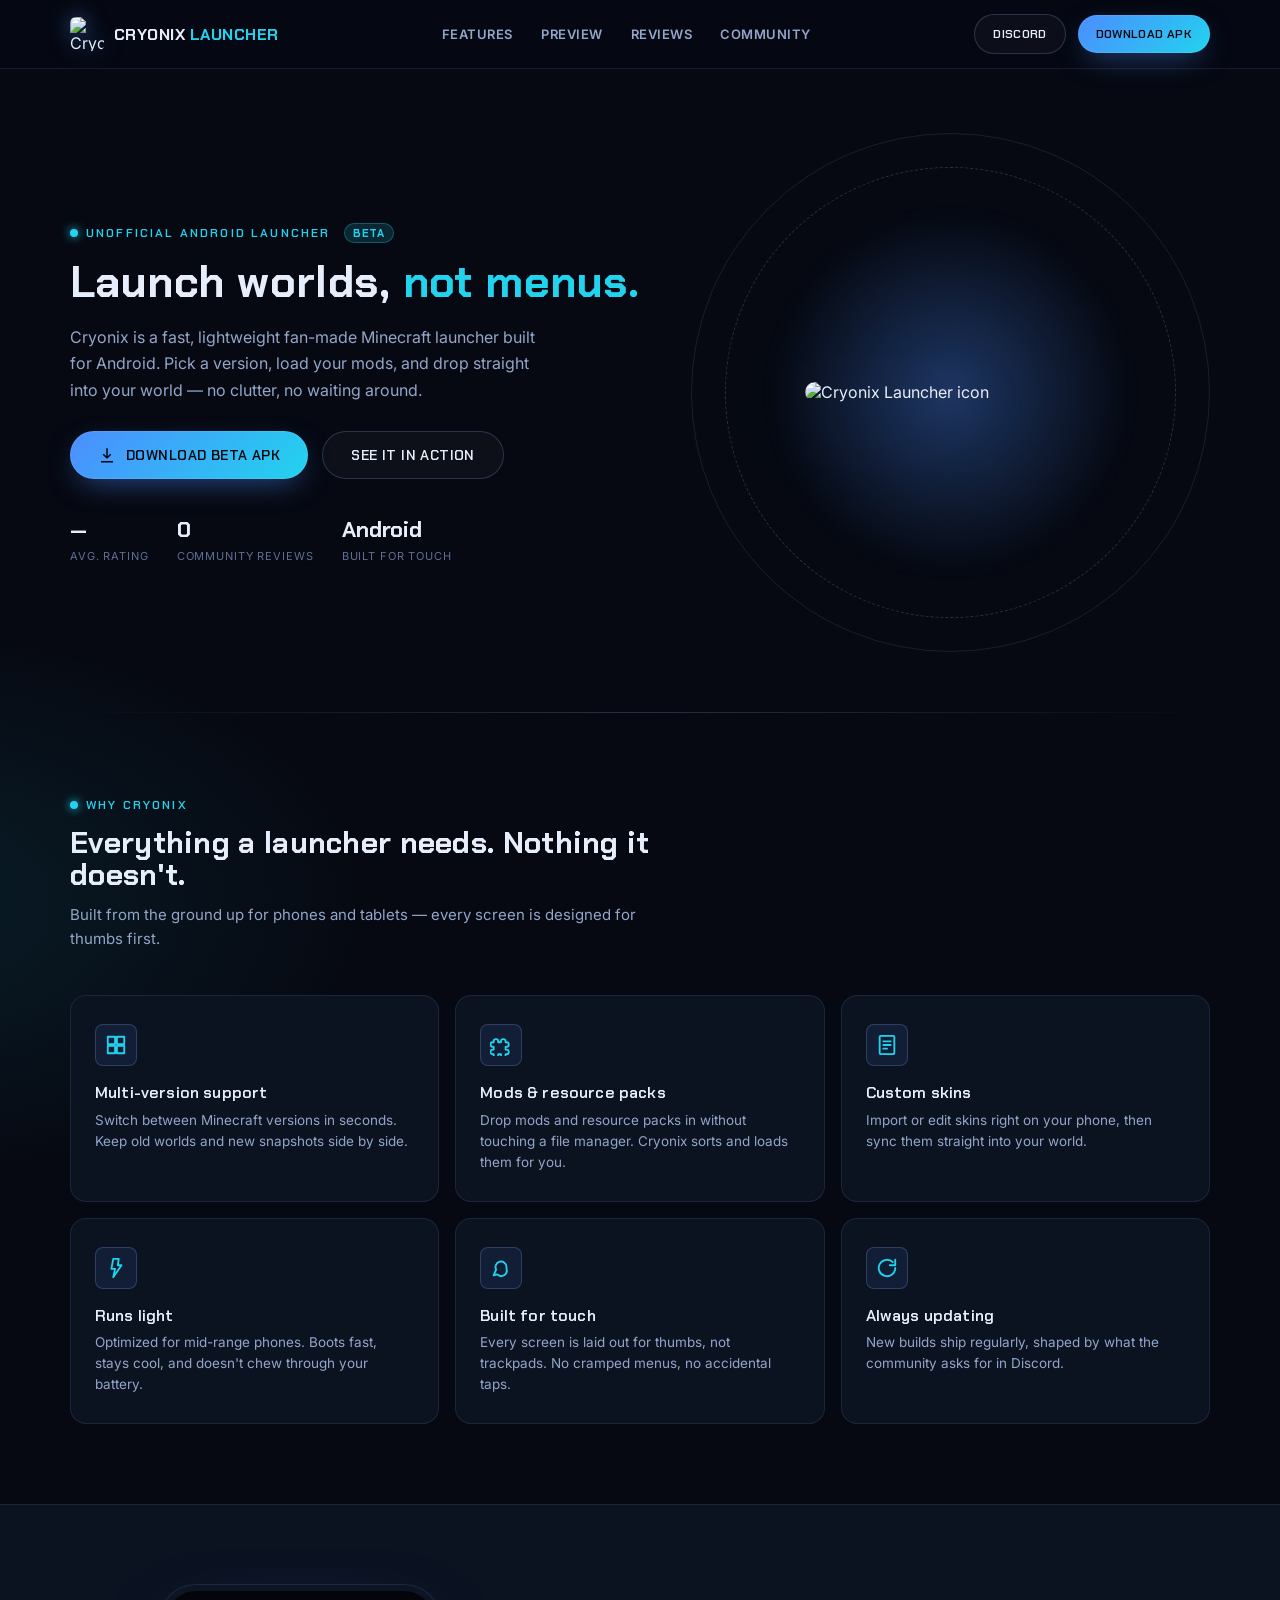
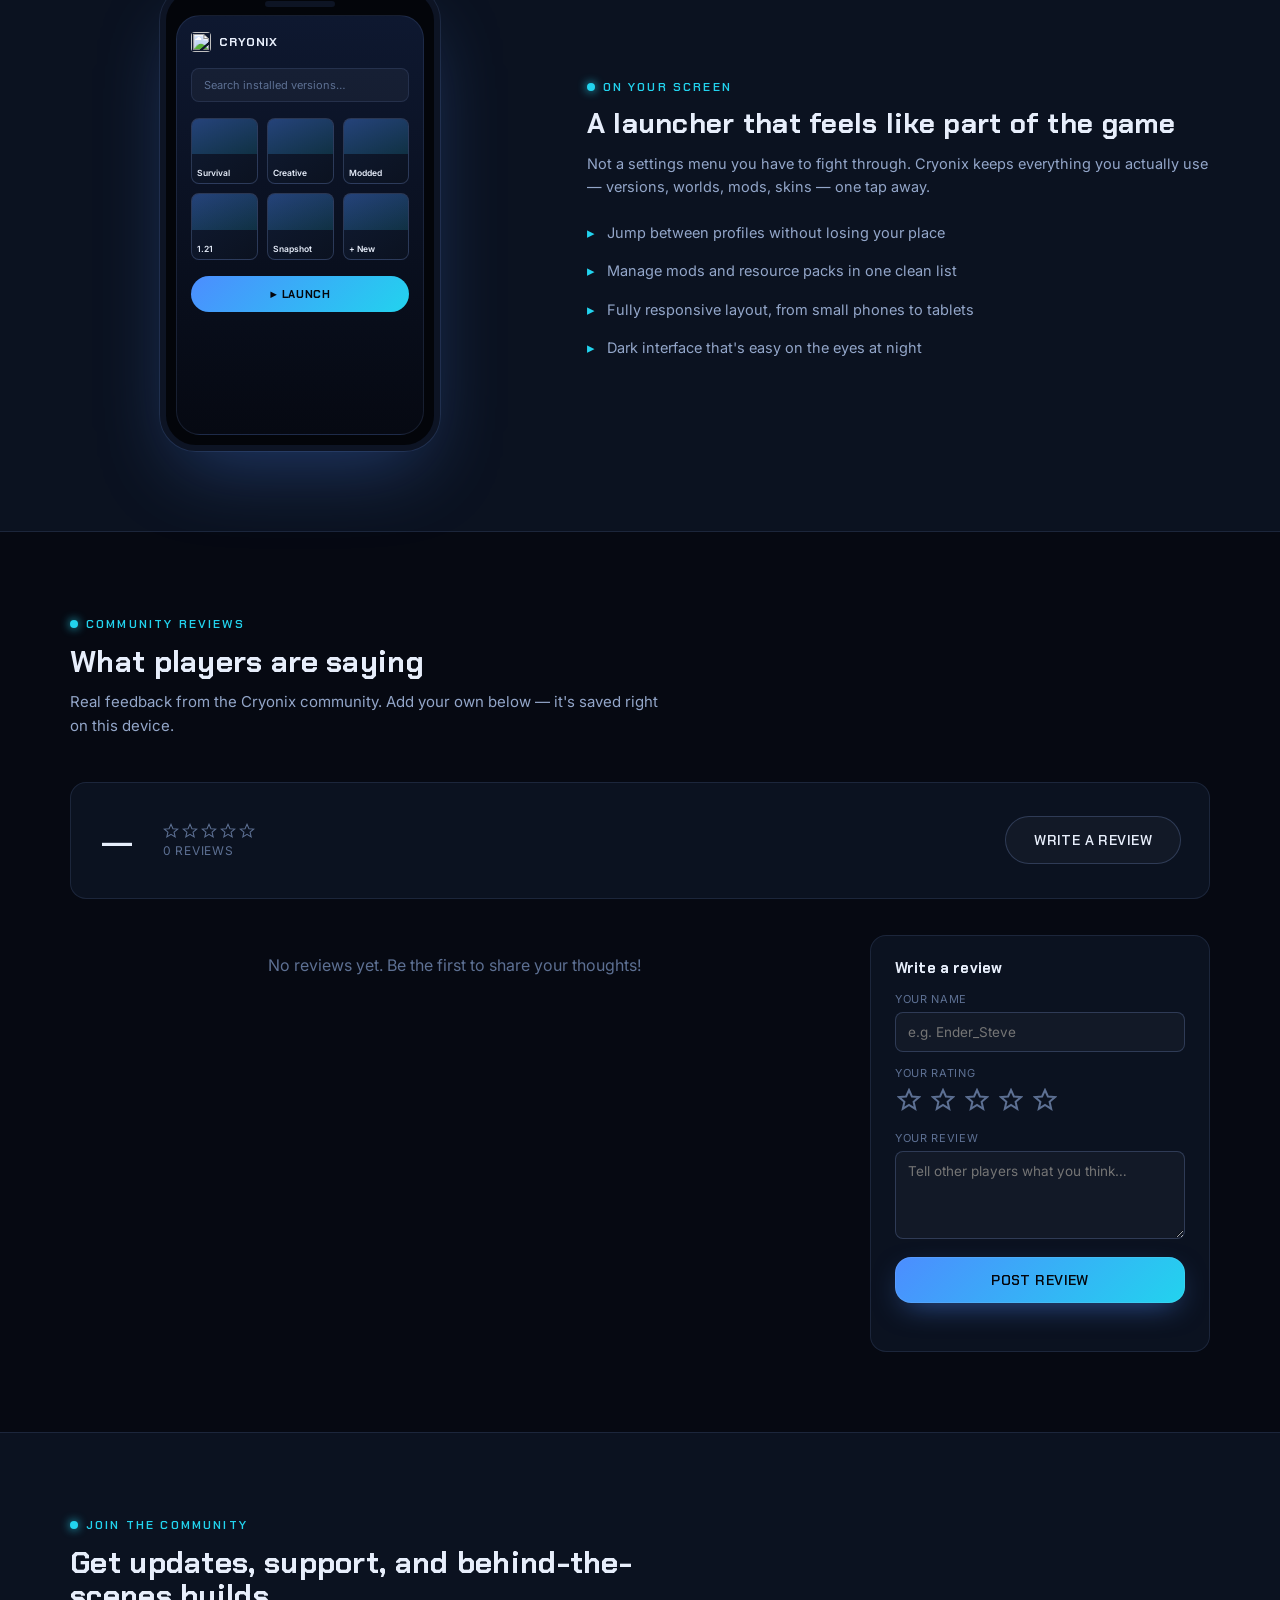
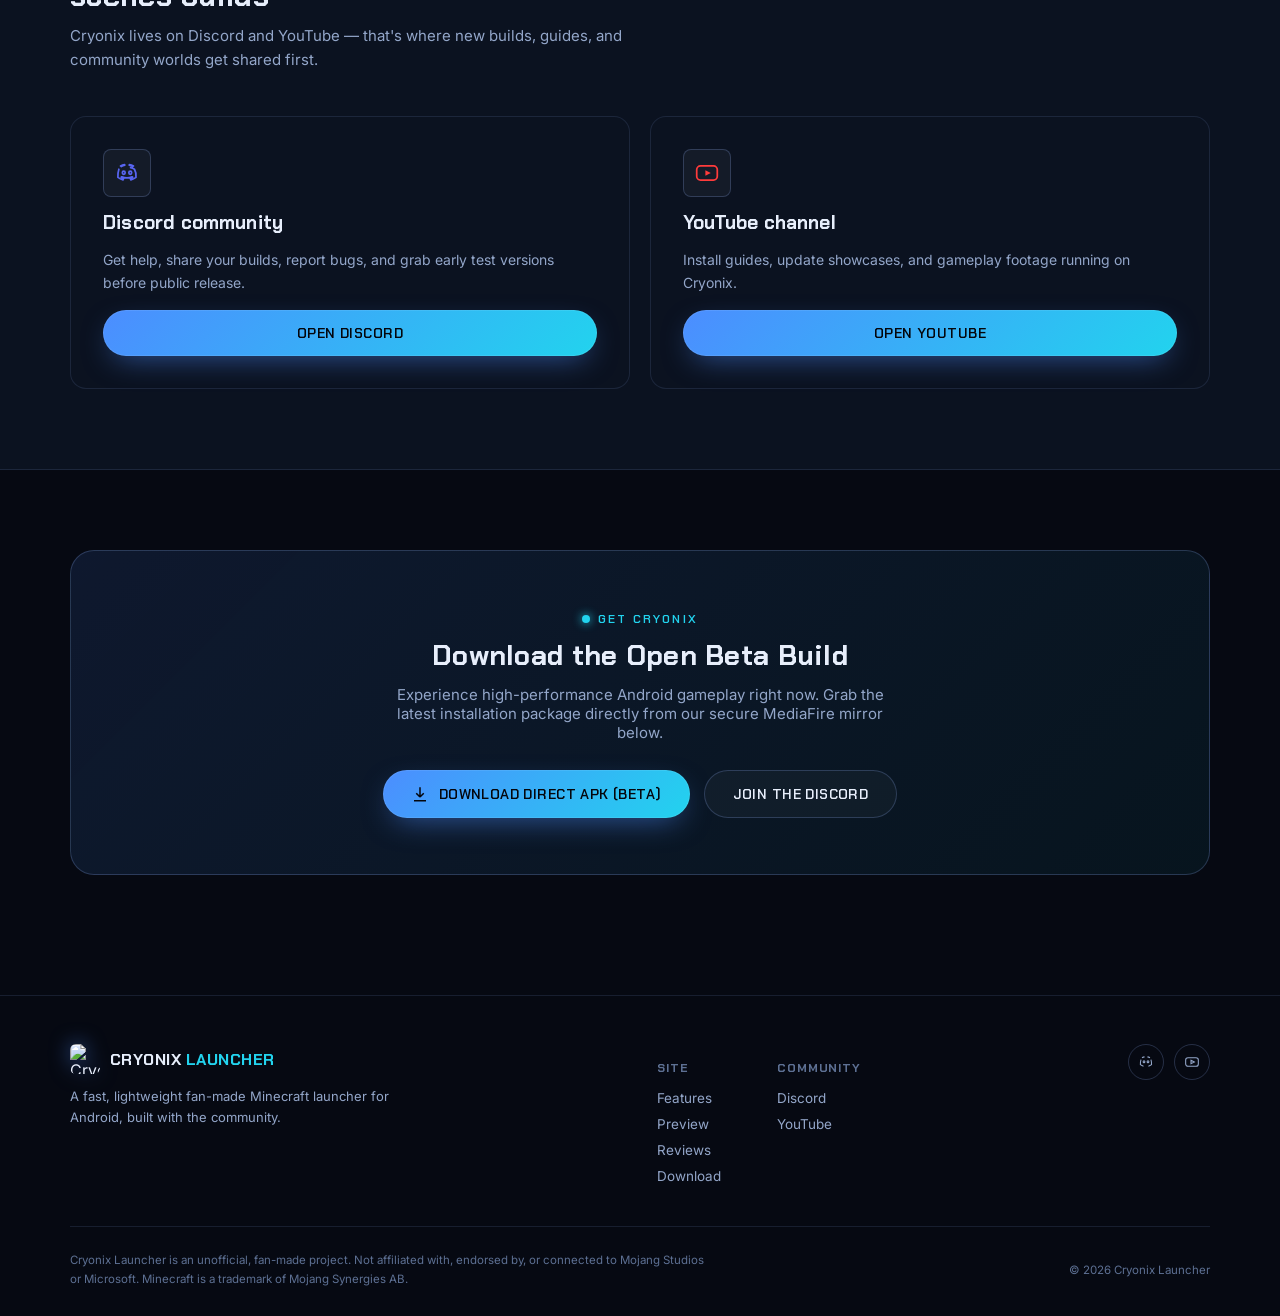
==== cryonix-launcher-clean.html @ a3f59682 "Add files via upload" ====
<!DOCTYPE html>
<html lang="en">
<head>
<meta charset="UTF-8">
<meta name="viewport" content="width=device-width, initial-scale=1, viewport-fit=cover">
<title>Cryonix Launcher — Minecraft Launcher for Android</title>
<meta name="description" content="Cryonix Launcher is a fast, lightweight fan-made Minecraft launcher for Android. Multi-version support, mods, custom skins, built for touch.">
<meta name="theme-color" content="#060912">
<link rel="icon" type="image/png" href="https://raw.githubusercontent.com/hollowlauncher/Crynoix_website/main/20260703_210052.png">
<link rel="apple-touch-icon" href="https://raw.githubusercontent.com/hollowlauncher/Crynoix_website/main/20260703_210052.png">
<link rel="preconnect" href="https://fonts.googleapis.com">
<link rel="preconnect" href="https://fonts.gstatic.com" crossorigin>
<link href="https://fonts.googleapis.com/css2?family=Chakra+Petch:wght=500;600;700&family=Inter:wght=400;500;600;700&display=swap" rel="stylesheet">
<style>
:root{--bg:#060912;--bg-panel:#0B1220;--bg-panel-2:#101B33;--bg-panel-3:#0E1830;--line:rgba(150,180,255,0.12);--line-strong:rgba(150,180,255,0.22);--accent:#4C8DFF;--accent-2:#22D3EE;--accent-warm:#FFB454;--text:#E7EEFB;--text-dim:#93A6C9;--text-dimmer:#5D7093;--radius:16px;--radius-sm:8px;--radius-lg:24px;--font-display:'Chakra Petch',sans-serif;--font-body:'Inter',sans-serif;--maxw:1180px}
*{box-sizing:border-box}
html{scroll-behavior:smooth}
body{margin:0;background:radial-gradient(1100px 600px at 85% -10%,rgba(76,141,255,0.16),transparent 60%),radial-gradient(900px 500px at -10% 20%,rgba(34,211,238,0.10),transparent 55%),var(--bg);color:var(--text);font-family:var(--font-body);-webkit-font-smoothing:antialiased;overflow-x:hidden}
img{max-width:100%;display:block}
a{color:inherit;text-decoration:none}
ul{list-style:none;margin:0;padding:0}
h1,h2,h3{font-family:var(--font-display);margin:0;line-height:1.08;letter-spacing:.01em}
p{margin:0;color:var(--text-dim)}
section{position:relative}
.wrap{max-width:var(--maxw);margin:0 auto;padding:0 20px}
.eyebrow{display:inline-flex;align-items:center;gap:8px;font-family:var(--font-display);font-size:12px;font-weight:600;letter-spacing:.18em;text-transform:uppercase;color:var(--accent-2)}
.eyebrow::before{content:"";width:8px;height:8px;background:var(--accent-2);border-radius:50%;box-shadow:0 0 10px var(--accent-2)}
.badge-beta{background:rgba(34,211,238,0.15);color:var(--accent-2);border:1px solid rgba(34,211,238,0.3);padding:2px 8px;font-size:11px;font-weight:700;border-radius:20px;text-transform:uppercase;letter-spacing:.05em;margin-left:6px;vertical-align:middle;display:inline-block}
::selection{background:var(--accent);color:#04060c}
.pixel-corners{border-radius:var(--radius-lg);overflow:hidden}
.btn{display:inline-flex;align-items:center;justify-content:center;gap:10px;font-family:var(--font-display);font-weight:600;font-size:14px;letter-spacing:.03em;padding:14px 28px;border:none;cursor:pointer;text-transform:uppercase;border-radius:30px;transition:transform .15s ease,box-shadow .15s ease,background .15s ease}
.btn:active{transform:translateY(1px) scale(.99)}
.btn-primary{background:linear-gradient(135deg,var(--accent),var(--accent-2));color:#04060c;box-shadow:0 0 0 1px rgba(255,255,255,0.08) inset,0 10px 30px -10px rgba(76,141,255,0.6)}
.btn-primary:hover{box-shadow:0 0 0 1px rgba(255,255,255,0.15) inset,0 14px 34px -8px rgba(76,141,255,0.75);transform:translateY(-1px)}
.btn-ghost{background:rgba(255,255,255,0.03);color:var(--text);border:1px solid var(--line-strong)}
.btn-ghost:hover{background:rgba(255,255,255,0.07);border-color:var(--accent-2);color:var(--accent-2)}
.btn-block{width:100%;border-radius:var(--radius)}
.btn svg{width:18px;height:18px;flex-shrink:0}
header{position:sticky;top:0;z-index:100;background:rgba(6,9,18,0.72);backdrop-filter:blur(14px) saturate(140%);-webkit-backdrop-filter:blur(14px) saturate(140%);border-bottom:1px solid var(--line)}
.nav{display:flex;align-items:center;justify-content:space-between;padding:14px 20px;max-width:var(--maxw);margin:0 auto}
.brand{display:flex;align-items:center;gap:10px}
.brand img{width:34px;height:34px;object-fit:contain;border-radius:6px;filter:drop-shadow(0 0 10px rgba(76,141,255,0.55))}
.brand span{font-family:var(--font-display);font-weight:700;font-size:16px;letter-spacing:.03em}
.brand .hi{color:var(--accent-2)}
.nav-links{display:flex;align-items:center;gap:28px}
.nav-links a{font-size:13px;font-weight:600;letter-spacing:.04em;text-transform:uppercase;color:var(--text-dim);transition:color .15s ease}
.nav-links a:hover{color:var(--accent-2)}
.nav-cta{display:flex;align-items:center;gap:12px}
.nav-cta .btn{padding:11px 18px;font-size:12px}
.burger{display:none;width:40px;height:40px;border:1px solid var(--line-strong);background:rgba(255,255,255,0.03);align-items:center;justify-content:center;cursor:pointer;border-radius:var(--radius-sm)}
.burger span{display:block;width:18px;height:2px;background:var(--text);position:relative}
.burger span::before,.burger span::after{content:"";position:absolute;left:0;width:18px;height:2px;background:var(--text);transition:transform .2s ease}
.burger span::before{top:-6px}
.burger span::after{top:6px}
.mobile-menu{display:none;flex-direction:column;gap:2px;background:var(--bg-panel);border-bottom:1px solid var(--line);padding:10px 20px 18px}
.mobile-menu a{padding:13px 4px;font-size:14px;font-weight:600;color:var(--text-dim);border-bottom:1px solid var(--line);text-transform:uppercase;letter-spacing:.04em}
.mobile-menu a:last-child{border-bottom:none}
.mobile-menu.open{display:flex}
.hero{padding:64px 0 60px;overflow:hidden}
.hero-grid{display:grid;grid-template-columns:1.05fr .95fr;gap:48px;align-items:center}
.hero h1{font-size:44px;margin:16px 0 18px}
.hero h1 .accent{color:var(--accent-2)}
.hero p.lede{font-size:16px;line-height:1.65;max-width:480px;margin-bottom:28px}
.hero-actions{display:flex;gap:14px;flex-wrap:wrap;margin-bottom:36px}
.hero-stats{display:flex;gap:28px;flex-wrap:wrap}
.hstat b{display:block;font-family:var(--font-display);font-size:22px;color:var(--text)}
.hstat span{font-size:11px;color:var(--text-dimmer);text-transform:uppercase;letter-spacing:.08em}
.hero-art{position:relative;display:flex;align-items:center;justify-content:center;aspect-ratio:1/1}
.hero-art .ring{position:absolute;inset:0;border:1px solid var(--line);border-radius:50%;animation:spin 40s linear infinite}
.hero-art .ring.r2{inset:34px;border-style:dashed;border-color:var(--line-strong);animation-duration:60s;animation-direction:reverse}
@keyframes spin{to{transform:rotate(360deg)}}
.hero-art .glow{position:absolute;width:70%;height:70%;background:radial-gradient(circle,rgba(76,141,255,0.35),transparent 70%);filter:blur(10px)}
.hero-art img{position:relative;width:56%;border-radius:var(--radius-lg);filter:drop-shadow(0 20px 50px rgba(76,141,255,0.45));animation:float 5s ease-in-out infinite}
@keyframes float{0%,100%{transform:translateY(0)}50%{transform:translateY(-14px)}}
.sec-head{max-width:600px;margin-bottom:44px}
.sec-head h2{font-size:30px;margin:14px 0 12px}
.sec-head p{font-size:15px;line-height:1.6}
section.pad{padding:80px 0}
.divider{height:1px;background:linear-gradient(90deg,transparent,var(--line-strong),transparent)}
.feat-grid{display:grid;grid-template-columns:repeat(3,1fr);gap:16px}
.feat-card{background:var(--bg-panel);padding:28px 24px;transition:background .2s ease,transform .2s ease;border-radius:var(--radius);border:1px solid var(--line)}
.feat-card:hover{background:var(--bg-panel-2);transform:translateY(-2px)}
.feat-icon{width:42px;height:42px;display:flex;align-items:center;justify-content:center;background:rgba(76,141,255,0.1);border:1px solid var(--line-strong);margin-bottom:18px;border-radius:var(--radius-sm)}
.feat-icon svg{width:22px;height:22px;stroke:var(--accent-2)}
.feat-card h3{font-size:16px;margin-bottom:8px;font-weight:600;letter-spacing:.01em}
.feat-card p{font-size:13.5px;line-height:1.55}
.preview{display:grid;grid-template-columns:.85fr 1.15fr;gap:56px;align-items:center}
.phone{width:100%;max-width:280px;margin:0 auto;background:#03050a;border:6px solid #0d1424;border-radius:36px;padding:10px;box-shadow:0 30px 80px -20px rgba(76,141,255,0.35),0 0 0 1px var(--line)}
.phone-notch{width:70px;height:6px;background:#0d1424;border-radius:6px;margin:0 auto 8px}
.phone-screen{background:linear-gradient(180deg,var(--bg-panel-3),var(--bg));border-radius:24px;padding:16px 14px 20px;min-height:420px;border:1px solid var(--line)}
.phone-topbar{display:flex;align-items:center;gap:8px;margin-bottom:16px}
.phone-topbar img{width:20px;height:20px;border-radius:4px}
.phone-topbar b{font-family:var(--font-display);font-size:12px;letter-spacing:.05em}
.phone-search{background:rgba(255,255,255,0.04);border:1px solid var(--line);padding:9px 12px;font-size:11px;color:var(--text-dimmer);margin-bottom:16px;border-radius:var(--radius-sm)}
.world-grid{display:grid;grid-template-columns:repeat(3,1fr);gap:9px;margin-bottom:16px}
.world-tile{aspect-ratio:1/1;border:1px solid var(--line-strong);background:linear-gradient(145deg,var(--bg-panel-2),var(--bg-panel));display:flex;align-items:end;padding:5px;position:relative;overflow:hidden;border-radius:var(--radius-sm)}
.world-tile::before{content:"";position:absolute;top:0;left:0;right:0;height:55%;background:linear-gradient(160deg,rgba(76,141,255,0.35),rgba(34,211,238,0.15))}
.world-tile span{position:relative;font-size:8.5px;font-weight:600;color:var(--text);z-index:2}
.phone-footer-btn{background:linear-gradient(135deg,var(--accent),var(--accent-2));color:#04060c;text-align:center;padding:11px;font-family:var(--font-display);font-size:11px;font-weight:700;letter-spacing:.06em;text-transform:uppercase;border-radius:30px}
.preview-copy ul{display:flex;flex-direction:column;gap:16px;margin-top:24px}
.preview-copy li{display:flex;gap:12px;font-size:14.5px;color:var(--text-dim);line-height:1.55}
.preview-copy li::before{content:"▸";color:var(--accent-2);flex-shrink:0}
.rev-summary{display:flex;align-items:center;gap:28px;flex-wrap:wrap;background:var(--bg-panel);border:1px solid var(--line);padding:26px 28px;margin-bottom:36px;border-radius:var(--radius)}
.rev-score{font-family:var(--font-display);font-size:48px;color:var(--text)}
.rev-score-sub{display:flex;flex-direction:column;gap:4px}
.stars{display:flex;gap:3px}
.stars svg{width:16px;height:16px}
.rev-summary-count{font-size:12px;color:var(--text-dimmer);text-transform:uppercase;letter-spacing:.06em}
.rev-cta{margin-left:auto}
.rev-layout{display:grid;grid-template-columns:1fr 340px;gap:32px;align-items:start}
.rev-list{display:flex;flex-direction:column;gap:14px}
.rev-card{background:var(--bg-panel);border:1px solid var(--line);padding:20px 22px;border-radius:var(--radius)}
.rev-card-top{display:flex;align-items:center;justify-content:space-between;margin-bottom:8px;flex-wrap:wrap;gap:6px}
.rev-user{display:flex;align-items:center;gap:10px}
.rev-avatar{width:34px;height:34px;background:linear-gradient(135deg,var(--accent),var(--accent-2));display:flex;align-items:center;justify-content:center;font-family:var(--font-display);font-weight:700;font-size:13px;color:#04060c;flex-shrink:0;border-radius:50%}
.rev-name{font-size:14px;font-weight:600}
.rev-date{font-size:11px;color:var(--text-dimmer)}
.rev-body{font-size:13.5px;line-height:1.6;color:var(--text-dim)}
.rev-form{background:var(--bg-panel);border:1px solid var(--line);padding:24px;position:sticky;top:90px;border-radius:var(--radius)}
.rev-form h3{font-size:15px;margin-bottom:16px}
.field{margin-bottom:14px}
.field label{display:block;font-size:11px;color:var(--text-dimmer);text-transform:uppercase;letter-spacing:.06em;margin-bottom:6px}
.field input,.field textarea{width:100%;background:rgba(255,255,255,0.03);border:1px solid var(--line-strong);color:var(--text);font-family:var(--font-body);font-size:13.5px;padding:11px 12px;resize:vertical;border-radius:var(--radius-sm)}
.field input:focus,.field textarea:focus{outline:none;border-color:var(--accent-2)}
.star-picker{display:flex;gap:6px}
.star-picker button{background:none;border:none;cursor:pointer;padding:2px}
.star-picker svg{width:24px;height:24px;stroke:var(--text-dimmer);fill:none;transition:fill .12s ease,stroke .12s ease}
.star-picker button.active svg,.star-picker svg.filled{fill:var(--accent-warm);stroke:var(--accent-warm)}
.form-msg{font-size:12px;margin-top:10px;color:var(--accent-2);min-height:14px}
.comm-grid{display:grid;grid-template-columns:1fr 1fr;gap:20px}
.comm-card{background:var(--bg-panel);border:1px solid var(--line);padding:32px;display:flex;flex-direction:column;gap:16px;border-radius:var(--radius)}
.comm-icon{width:48px;height:48px;display:flex;align-items:center;justify-content:center;background:rgba(255,255,255,0.04);border:1px solid var(--line-strong);border-radius:var(--radius-sm)}
.comm-icon svg{width:26px;height:26px}
.comm-card h3{font-size:19px}
.comm-card p{font-size:14px;line-height:1.6}
.get{background:linear-gradient(135deg,rgba(76,141,255,0.12),rgba(34,211,238,0.06));border:1px solid var(--line-strong);padding:56px 40px;text-align:center;border-radius:var(--radius-lg)}
.get h2{font-size:28px;margin-bottom:14px}
.get p{max-width:520px;margin:0 auto 28px;font-size:15px}
.get-actions{display:flex;gap:14px;justify-content:center;flex-wrap:wrap}
footer{border-top:1px solid var(--line);padding:48px 0 28px;margin-top:40px}
.foot-top{display:flex;justify-content:space-between;flex-wrap:wrap;gap:32px;margin-bottom:32px}
.foot-brand{max-width:320px}
.foot-brand .brand{margin-bottom:12px}
.foot-brand p{font-size:13px;line-height:1.6}
.foot-links{display:flex;gap:56px;flex-wrap:wrap}
.foot-col h4{font-family:var(--font-display);font-size:12px;text-transform:uppercase;letter-spacing:.08em;color:var(--text-dimmer);margin-bottom:14px}
.foot-col a{display:block;font-size:13.5px;color:var(--text-dim);margin-bottom:10px}
.foot-col a:hover{color:var(--accent-2)}
.foot-bottom{display:flex;justify-content:space-between;align-items:center;flex-wrap:wrap;gap:14px;padding-top:24px;border-top:1px solid var(--line)}
.foot-bottom p{font-size:11.5px;color:var(--text-dimmer);line-height:1.6;max-width:640px}
.foot-social{display:flex;gap:10px}
.foot-social a{width:36px;height:36px;display:flex;align-items:center;justify-content:center;border:1px solid var(--line-strong);border-radius:50%}
.foot-social svg{width:16px;height:16px}
@media (max-width:920px){.hero-grid{grid-template-columns:1fr}.hero-art{order:-1;max-width:260px;margin:0 auto}.hero h1{font-size:34px}.feat-grid{grid-template-columns:repeat(2,1fr);gap:14px}.preview{grid-template-columns:1fr}.rev-layout{grid-template-columns:1fr}.rev-form{position:static}.comm-grid{grid-template-columns:1fr}}
@media (max-width:680px){.nav-links{display:none}.nav-cta .btn-ghost{display:none}.burger{display:flex}.hero{padding:36px 0 40px}.hero h1{font-size:28px}.hero-stats{gap:20px}.feat-grid{grid-template-columns:1fr}section.pad{padding:56px 0}.sec-head h2{font-size:24px}.rev-summary{flex-direction:column;align-items:flex-start;gap:14px}.rev-cta{margin-left:0;width:100%}.rev-cta .btn{width:100%}.get{padding:40px 22px}.foot-top{flex-direction:column}.foot-links{gap:32px}}
</style>
</head>
<body>
<header>
<div class="nav">
<a href="#top" class="brand"><img src="https://raw.githubusercontent.com/hollowlauncher/Crynoix_website/main/20260703_210052.png" alt="Cryonix Launcher logo"><span>CRYONIX <span class="hi">LAUNCHER</span></span></a>
<nav class="nav-links"><a href="#features">Features</a><a href="#preview">Preview</a><a href="#reviews">Reviews</a><a href="#community">Community</a></nav>
<div class="nav-cta">
<a href="https://discord.gg/6xvhFhce7F" target="_blank" rel="noopener" class="btn btn-ghost">Discord</a>
<a href="https://www.mediafire.com/file/f9nkuy9cgaulx93/CRYONIX+LAUNCHER.apk/file" target="_blank" class="btn btn-primary">Download APK</a>
<button class="burger" id="burgerBtn" aria-label="Open menu" aria-expanded="false"><span></span></button>
</div>
</div>
<div class="mobile-menu" id="mobileMenu">
<a href="#features">Features</a><a href="#preview">Preview</a><a href="#reviews">Reviews</a><a href="#community">Community</a>
<a href="https://www.mediafire.com/file/f9nkuy9cgaulx93/CRYONIX+LAUNCHER.apk/file" target="_blank">Download APK</a>
</div>
</header>
<main id="top">
<section class="hero">
<div class="wrap hero-grid">
<div>
<span class="eyebrow">Unofficial Android Launcher <span class="badge-beta">Beta</span></span>
<h1>Launch worlds, <span class="accent">not menus.</span></h1>
<p class="lede">Cryonix is a fast, lightweight fan-made Minecraft launcher built for Android. Pick a version, load your mods, and drop straight into your world — no clutter, no waiting around.</p>
<div class="hero-actions">
<a href="https://www.mediafire.com/file/f9nkuy9cgaulx93/CRYONIX+LAUNCHER.apk/file" target="_blank" class="btn btn-primary">
<svg viewBox="0 0 24 24" fill="none" stroke="currentColor" stroke-width="2"><path d="M12 3v13m0 0l-5-5m5 5l5-5M4 21h16"/></svg>
Download Beta APK
</a>
<a href="#preview" class="btn btn-ghost">See it in action</a>
</div>
<div class="hero-stats">
<div class="hstat"><b id="statAvg">—</b><span>Avg. rating</span></div>
<div class="hstat"><b id="statCount">0</b><span>Community reviews</span></div>
<div class="hstat"><b>Android</b><span>Built for touch</span></div>
</div>
</div>
<div class="hero-art">
<div class="ring"></div>
<div class="ring r2"></div>
<div class="glow"></div>
<img src="https://raw.githubusercontent.com/hollowlauncher/Crynoix_website/main/20260703_210052.png" alt="Cryonix Launcher icon">
</div>
</div>
</section>
<div class="wrap"><div class="divider"></div></div>
<section class="pad" id="features">
<div class="wrap">
<div class="sec-head">
<span class="eyebrow">Why Cryonix</span>
<h2>Everything a launcher needs. Nothing it doesn't.</h2>
<p>Built from the ground up for phones and tablets — every screen is designed for thumbs first.</p>
</div>
<div class="feat-grid">
<div class="feat-card">
<div class="feat-icon"><svg viewBox="0 0 24 24" fill="none" stroke-width="2" stroke-linecap="round" stroke-linejoin="round"><rect x="3" y="3" width="8" height="8"/><rect x="13" y="3" width="8" height="8"/><rect x="3" y="13" width="8" height="8"/><rect x="13" y="13" width="8" height="8"/></svg></div>
<h3>Multi-version support</h3>
<p>Switch between Minecraft versions in seconds. Keep old worlds and new snapshots side by side.</p>
</div>
<div class="feat-card">
<div class="feat-icon"><svg viewBox="0 0 24 24" fill="none" stroke-width="2" stroke-linecap="round" stroke-linejoin="round"><path d="M20.5 11.5a2.5 2.5 0 0 0-2.5-2.5h-1v-1a2.5 2.5 0 0 0-5 0v1h-3v-1a2.5 2.5 0 0 0-5 0v1h-1a2.5 2.5 0 0 0 0 5h1v3h-1a2.5 2.5 0 0 0 0 5h1v1a2.5 2.5 0 0 0 5 0v-1h3v1a2.5 2.5 0 0 0 5 0v-1h1a2.5 2.5 0 0 0 0-5h-1v-3h1a2.5 2.5 0 0 0 2.5-2.5z"/></svg></div>
<h3>Mods &amp; resource packs</h3>
<p>Drop mods and resource packs in without touching a file manager. Cryonix sorts and loads them for you.</p>
</div>
<div class="feat-card">
<div class="feat-icon"><svg viewBox="0 0 24 24" fill="none" stroke-width="2" stroke-linecap="round" stroke-linejoin="round"><rect x="4" y="2" width="16" height="20" rx="1"/><path d="M8 8h8M8 12h8M8 16h4"/></svg></div>
<h3>Custom skins</h3>
<p>Import or edit skins right on your phone, then sync them straight into your world.</p>
</div>
<div class="feat-card">
<div class="feat-icon"><svg viewBox="0 0 24 24" fill="none" stroke-width="2" stroke-linecap="round" stroke-linejoin="round"><path d="M9 2h6l-1 7h4l-9 13 2-9H7z"/></svg></div>
<h3>Runs light</h3>
<p>Optimized for mid-range phones. Boots fast, stays cool, and doesn't chew through your battery.</p>
</div>
<div class="feat-card">
<div class="feat-icon"><svg viewBox="0 0 24 24" fill="none" stroke-width="2" stroke-linecap="round" stroke-linejoin="round"><path d="M18 11a6 6 0 1 0-11.32 2.74L4 20l4-1a6 6 0 0 0 10-6z"/></svg></div>
<h3>Built for touch</h3>
<p>Every screen is laid out for thumbs, not trackpads. No cramped menus, no accidental taps.</p>
</div>
<div class="feat-card">
<div class="feat-icon"><svg viewBox="0 0 24 24" fill="none" stroke-width="2" stroke-linecap="round" stroke-linejoin="round"><path d="M21 12a9 9 0 1 1-2.64-6.36M21 3v6h-6"/></svg></div>
<h3>Always updating</h3>
<p>New builds ship regularly, shaped by what the community asks for in Discord.</p>
</div>
</div>
</div>
</section>
<section class="pad" id="preview" style="background:var(--bg-panel);border-top:1px solid var(--line);border-bottom:1px solid var(--line);">
<div class="wrap preview">
<div class="phone">
<div class="phone-notch"></div>
<div class="phone-screen">
<div class="phone-topbar"><img src="https://raw.githubusercontent.com/hollowlauncher/Crynoix_website/main/20260703_210052.png" alt=""><b>CRYONIX</b></div>
<div class="phone-search">Search installed versions…</div>
<div class="world-grid">
<div class="world-tile"><span>Survival</span></div>
<div class="world-tile"><span>Creative</span></div>
<div class="world-tile"><span>Modded</span></div>
<div class="world-tile"><span>1.21</span></div>
<div class="world-tile"><span>Snapshot</span></div>
<div class="world-tile"><span>+ New</span></div>
</div>
<div class="phone-footer-btn">▶ Launch</div>
</div>
</div>
<div class="preview-copy">
<span class="eyebrow">On your screen</span>
<h2 style="font-size:28px;margin:14px 0 12px;">A launcher that feels like part of the game</h2>
<p style="font-size:14.5px;line-height:1.6;">Not a settings menu you have to fight through. Cryonix keeps everything you actually use — versions, worlds, mods, skins — one tap away.</p>
<ul>
<li>Jump between profiles without losing your place</li>
<li>Manage mods and resource packs in one clean list</li>
<li>Fully responsive layout, from small phones to tablets</li>
<li>Dark interface that's easy on the eyes at night</li>
</ul>
</div>
</div>
</section>
<section class="pad" id="reviews">
<div class="wrap">
<div class="sec-head">
<span class="eyebrow">Community reviews</span>
<h2>What players are saying</h2>
<p>Real feedback from the Cryonix community. Add your own below — it's saved right on this device.</p>
</div>
<div class="rev-summary">
<div class="rev-score" id="summaryScore">—</div>
<div class="rev-score-sub">
<div class="stars" id="summaryStars"></div>
<span class="rev-summary-count" id="summaryCount">0 reviews</span>
</div>
<div class="rev-cta"><a href="#writeReview" class="btn btn-ghost">Write a review</a></div>
</div>
<div class="rev-layout">
<div class="rev-list" id="reviewList"></div>
<form class="rev-form" id="writeReview" novalidate>
<h3>Write a review</h3>
<div class="field">
<label for="revName">Your name</label>
<input type="text" id="revName" maxlength="40" placeholder="e.g. Ender_Steve" required>
</div>
<div class="field">
<label>Your rating</label>
<div class="star-picker" id="starPicker">
<button type="button" data-val="1"><svg viewBox="0 0 24 24" stroke-width="2"><path d="M12 2l2.9 6.5 7.1.6-5.4 4.7 1.6 7-6.2-3.9-6.2 3.9 1.6-7-5.4-4.7 7.1-.6z"/></svg></button>
<button type="button" data-val="2"><svg viewBox="0 0 24 24" stroke-width="2"><path d="M12 2l2.9 6.5 7.1.6-5.4 4.7 1.6 7-6.2-3.9-6.2 3.9 1.6-7-5.4-4.7 7.1-.6z"/></svg></button>
<button type="button" data-val="3"><svg viewBox="0 0 24 24" stroke-width="2"><path d="M12 2l2.9 6.5 7.1.6-5.4 4.7 1.6 7-6.2-3.9-6.2 3.9 1.6-7-5.4-4.7 7.1-.6z"/></svg></button>
<button type="button" data-val="4"><svg viewBox="0 0 24 24" stroke-width="2"><path d="M12 2l2.9 6.5 7.1.6-5.4 4.7 1.6 7-6.2-3.9-6.2 3.9 1.6-7-5.4-4.7 7.1-.6z"/></svg></button>
<button type="button" data-val="5"><svg viewBox="0 0 24 24" stroke-width="2"><path d="M12 2l2.9 6.5 7.1.6-5.4 4.7 1.6 7-6.2-3.9-6.2 3.9 1.6-7-5.4-4.7 7.1-.6z"/></svg></button>
</div>
</div>
<div class="field">
<label for="revBody">Your review</label>
<textarea id="revBody" rows="4" maxlength="400" placeholder="Tell other players what you think…" required></textarea>
</div>
<button type="submit" class="btn btn-primary btn-block">Post review</button>
<div class="form-msg" id="formMsg"></div>
</form>
</div>
</div>
</section>
<section class="pad" id="community" style="background:var(--bg-panel);border-top:1px solid var(--line);border-bottom:1px solid var(--line);">
<div class="wrap">
<div class="sec-head">
<span class="eyebrow">Join the community</span>
<h2>Get updates, support, and behind-the-scenes builds</h2>
<p>Cryonix lives on Discord and YouTube — that's where new builds, guides, and community worlds get shared first.</p>
</div>
<div class="comm-grid">
<div class="comm-card">
<div class="comm-icon">
<svg viewBox="0 0 24 24" fill="none" stroke="#5865F2" stroke-width="1.6" stroke-linecap="round" stroke-linejoin="round">
<path d="M18 5.5c-1.2-.6-2.5-1-3.8-1.2l-.2.4c1.2.3 2.3.7 3.3 1.3M6 5.5c1.2-.6 2.5-1 3.8-1.2l.2.4C8.8 5 7.7 5.4 6.7 6M4.5 8.5C3.7 11 3.4 13.5 3.6 16c1.4 1 3 1.8 4.7 2.3l.6-1.3c-.8-.3-1.6-.7-2.3-1.1.2-.1.4-.3.6-.4 3 1.4 6.5 1.4 9.5 0 .2.1.4.3.6.4-.7.4-1.5.8-2.3 1.1l.6 1.3c1.7-.5 3.3-1.3 4.7-2.3.3-3-.3-5.5-1.4-7.5-1.1-.7-2.3-1.2-3.6-1.5M9 13.2c-.7 0-1.3-.7-1.3-1.5S8.3 10.2 9 10.2s1.3.7 1.3 1.5S9.7 13.2 9 13.2zm6 0c-.7 0-1.3-.7-1.3-1.5s.6-1.5 1.3-1.5 1.3.7 1.3 1.5-.6 1.5-1.3 1.5z"/>
</svg>
</div>
<h3>Discord community</h3>
<p>Get help, share your builds, report bugs, and grab early test versions before public release.</p>
<a href="https://discord.gg/6xvhFhce7F" target="_blank" rel="noopener" class="btn btn-primary">Open Discord</a>
</div>
<div class="comm-card">
<div class="comm-icon">
<svg viewBox="0 0 24 24" fill="none" stroke="#FF3B3B" stroke-width="1.6" stroke-linecap="round" stroke-linejoin="round">
<rect x="2.5" y="5.5" width="19" height="13" rx="3.5"/>
<path d="M10.5 9.5l5 2.5-5 2.5z" fill="#FF3B3B" stroke="none"/>
</svg>
</div>
<h3>YouTube channel</h3>
<p>Install guides, update showcases, and gameplay footage running on Cryonix.</p>
<a href="https://youtube.com/@cookedlauncher?si=-or9DpS5-K7gY2eN" target="_blank" rel="noopener" class="btn btn-primary">Open YouTube</a>
</div>
</div>
</div>
</section>
<section class="pad" id="get">
<div class="wrap">
<div class="get pixel-corners">
<span class="eyebrow">Get Cryonix</span>
<h2 style="margin-top:14px;">Download the Open Beta Build</h2>
<p>Experience high-performance Android gameplay right now. Grab the latest installation package directly from our secure MediaFire mirror below.</p>
<div class="get-actions">
<a href="https://www.mediafire.com/file/f9nkuy9cgaulx93/CRYONIX+LAUNCHER.apk/file" target="_blank" class="btn btn-primary">
<svg viewBox="0 0 24 24" fill="none" stroke="currentColor" stroke-width="2"><path d="M12 3v13m0 0l-5-5m5 5l5-5M4 21h16"/></svg>
Download Direct APK (Beta)
</a>
<a href="https://discord.gg/6xvhFhce7F" target="_blank" rel="noopener" class="btn btn-ghost">Join the Discord</a>
</div>
</div>
</div>
</section>
</main>
<footer>
<div class="wrap">
<div class="foot-top">
<div class="foot-brand">
<a href="#top" class="brand"><img src="https://raw.githubusercontent.com/hollowlauncher/Crynoix_website/main/20260703_210052.png" alt="Cryonix Launcher logo" style="width:30px;height:30px;"><span>CRYONIX <span class="hi">LAUNCHER</span></span></a>
<p>A fast, lightweight fan-made Minecraft launcher for Android, built with the community.</p>
</div>
<div class="foot-links">
<div class="foot-col">
<h4>Site</h4>
<a href="#features">Features</a>
<a href="#preview">Preview</a>
<a href="#reviews">Reviews</a>
<a href="https://www.mediafire.com/file/f9nkuy9cgaulx93/CRYONIX+LAUNCHER.apk/file" target="_blank">Download</a>
</div>
<div class="foot-col">
<h4>Community</h4>
<a href="https://discord.gg/6xvhFhce7F" target="_blank" rel="noopener">Discord</a>
<a href="https://youtube.com/@cookedlauncher?si=-or9DpS5-K7gY2eN" target="_blank" rel="noopener">YouTube</a>
</div>
</div>
<div class="foot-social">
<a href="https://discord.gg/6xvhFhce7F" target="_blank" rel="noopener" aria-label="Discord">
<svg viewBox="0 0 24 24" fill="none" stroke="var(--text-dim)" stroke-width="1.6"><path d="M18 5.5c-1.2-.6-2.5-1-3.8-1.2M6 5.5c1.2-.6 2.5-1 3.8-1.2M4.5 8.5C3.7 11 3.4 13.5 3.6 16c1.4 1 3 1.8 4.7 2.3M19.4 8.5c.8 2.5 1.1 5 .9 7.5-1.4 1-3 1.8-4.7 2.3M9 13.2c-.7 0-1.3-.7-1.3-1.5S8.3 10.2 9 10.2s1.3.7 1.3 1.5-.6 1.5-1.3 1.5zm6 0c-.7 0-1.3-.7-1.3-1.5s.6-1.5 1.3-1.5 1.3.7 1.3 1.5-.6 1.5-1.3 1.5z"/></svg>
</a>
<a href="https://youtube.com/@cookedlauncher?si=-or9DpS5-K7gY2eN" target="_blank" rel="noopener" aria-label="YouTube">
<svg viewBox="0 0 24 24" fill="none" stroke="var(--text-dim)" stroke-width="1.6"><rect x="2.5" y="5.5" width="19" height="13" rx="3.5"/><path d="M10.5 9.5l5 2.5-5 2.5z"/></svg>
</a>
</div>
</div>
<div class="foot-bottom">
<p>Cryonix Launcher is an unofficial, fan-made project. Not affiliated with, endorsed by, or connected to Mojang Studios or Microsoft. Minecraft is a trademark of Mojang Synergies AB.</p>
<p>© 2026 Cryonix Launcher</p>
</div>
</div>
</footer>
<script>
(function(){
"use strict";
var burger=document.getElementById('burgerBtn');
var menu=document.getElementById('mobileMenu');
burger.addEventListener('click',function(){
var open=menu.classList.toggle('open');
burger.setAttribute('aria-expanded',open?'true':'false');
});
menu.querySelectorAll('a').forEach(function(a){a.addEventListener('click',function(){menu.classList.remove('open');});});
var STORAGE_KEY='crynoix_reviews_v1';
var seedReviews=[];
function loadReviews(){
try{
var raw=localStorage.getItem(STORAGE_KEY);
if(!raw){localStorage.setItem(STORAGE_KEY,JSON.stringify(seedReviews));return seedReviews.slice();}
var parsed=JSON.parse(raw);
return Array.isArray(parsed)?parsed:seedReviews.slice();
}catch(e){return seedReviews.slice();}
}
function saveReviews(list){try{localStorage.setItem(STORAGE_KEY,JSON.stringify(list));}catch(e){}}
function starSVG(filled){
return '<svg viewBox="0 0 24 24" class="'+(filled?'filled':'')+'" fill="'+(filled?'var(--accent-warm)':'none')+'" stroke="'+(filled?'var(--accent-warm)':'var(--text-dimmer)')+'" stroke-width="1.6"><path d="M12 2l2.9 6.5 7.1.6-5.4 4.7 1.6 7-6.2-3.9-6.2 3.9 1.6-7-5.4-4.7 7.1-.6z"/></svg>';
}
function starsMarkup(rating){var html='';for(var i=1;i<=5;i++){html+=starSVG(i<=rating);}return html;}
function initials(name){return (name.trim().slice(0,2)||"CR").toUpperCase();}
function formatDate(iso){try{var d=new Date(iso+"T00:00:00");return d.toLocaleDateString('en-US',{year:'numeric',month:'short',day:'numeric'});}catch(e){return iso;}}
function escapeHTML(str){var div=document.createElement('div');div.textContent=str;return div.innerHTML;}
function render(){
var reviews=loadReviews();
var list=document.getElementById('reviewList');
list.innerHTML='';
if(reviews.length===0){
list.innerHTML='<p style="text-align:center;color:var(--text-dimmer);padding:20px;">No reviews yet. Be the first to share your thoughts!</p>';
}else{
reviews.slice().reverse().forEach(function(r){
var card=document.createElement('div');
card.className='rev-card';
card.innerHTML='<div class="rev-card-top"><div class="rev-user"><div class="rev-avatar">'+initials(r.name)+'</div><div><div class="rev-name">'+escapeHTML(r.name)+'</div><div class="rev-date">'+formatDate(r.date)+'</div></div></div><div class="stars">'+starsMarkup(r.rating)+'</div></div><p class="rev-body">'+escapeHTML(r.body)+'</p>';
list.appendChild(card);
});
}
var total=reviews.length;
var avg=total?(reviews.reduce(function(s,r){return s+Number(r.rating);},0)/total):0;
var avgRounded=Math.round(avg*10)/10;
document.getElementById('summaryScore').textContent=total?avgRounded.toFixed(1):"—";
document.getElementById('summaryStars').innerHTML=starsMarkup(Math.round(avg));
document.getElementById('summaryCount').textContent=total+(total===1?" review":" reviews");
document.getElementById('statAvg').textContent=total?avgRounded.toFixed(1):"—";
document.getElementById('statCount').textContent=total;
}
var picked=0;
var pickerBtns=document.querySelectorAll('#starPicker button');
pickerBtns.forEach(function(btn){
btn.addEventListener('click',function(){
picked=Number(btn.getAttribute('data-val'));
pickerBtns.forEach(function(b){
var v=Number(b.getAttribute('data-val'));
b.classList.toggle('active',v<=picked);
var svg=b.querySelector('svg');
svg.classList.toggle('filled',v<=picked);
svg.setAttribute('fill',v<=picked?'var(--accent-warm)':'none');
svg.setAttribute('stroke',v<=picked?'var(--accent-warm)':'var(--text-dimmer)');
});
});
});
var form=document.getElementById('writeReview');
var msg=document.getElementById('formMsg');
form.addEventListener('submit',function(e){
e.preventDefault();
var name=document.getElementById('revName').value.trim();
var body=document.getElementById('revBody').value.trim();
if(!name||!body){msg.style.color='var(--accent-warm)';msg.textContent='Please fill in your name and a short review.';return;}
if(picked===0){msg.style.color='var(--accent-warm)';msg.textContent='Please pick a star rating.';return;}
var reviews=loadReviews();
reviews.push({name:name,rating:picked,date:new Date().toISOString().slice(0,10),body:body});
saveReviews(reviews);
render();
form.reset();
picked=0;
pickerBtns.forEach(function(b){b.classList.remove('active');var svg=b.querySelector('svg');svg.classList.remove('filled');svg.setAttribute('fill','none');svg.setAttribute('stroke','var(--text-dimmer)');});
msg.style.color='var(--accent-2)';
msg.textContent='Thanks — your review has been posted!';
setTimeout(function(){msg.textContent='';},4000);
});
render();
})();
</script>
</body>
</html>
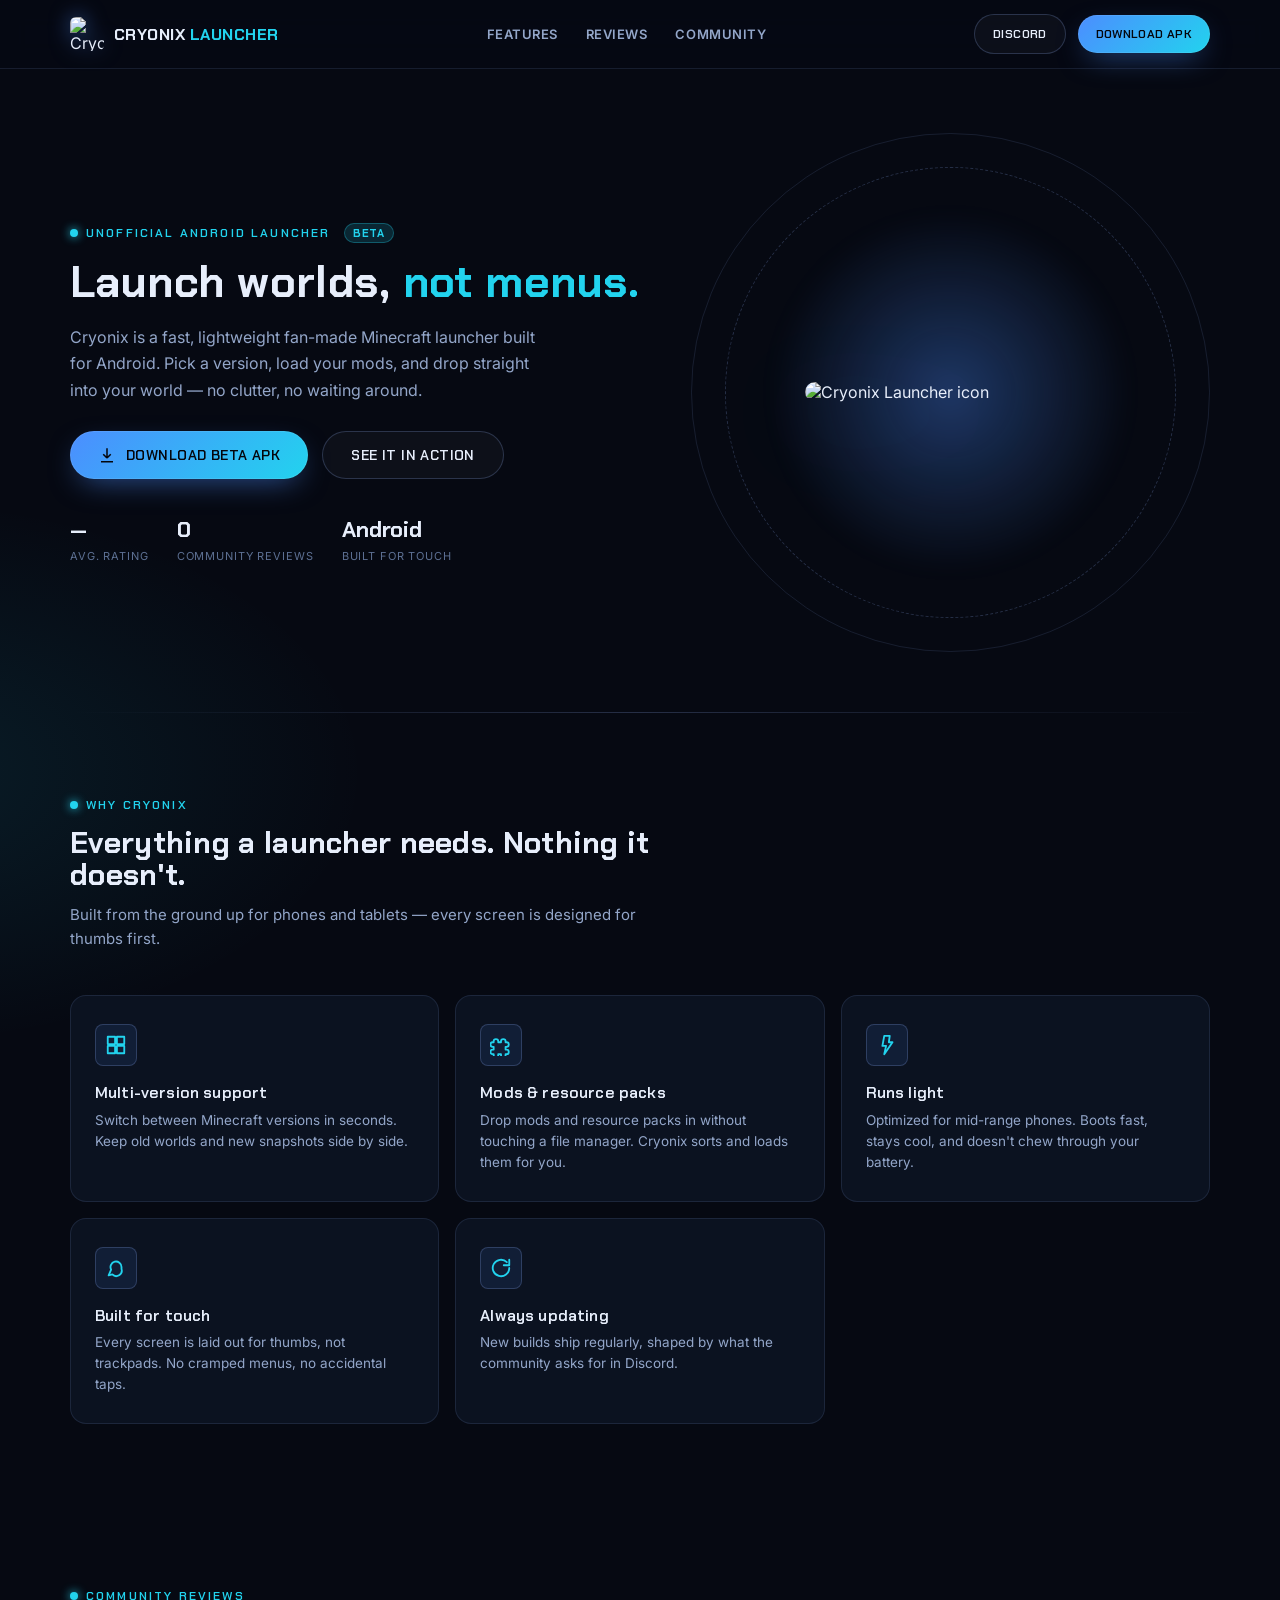
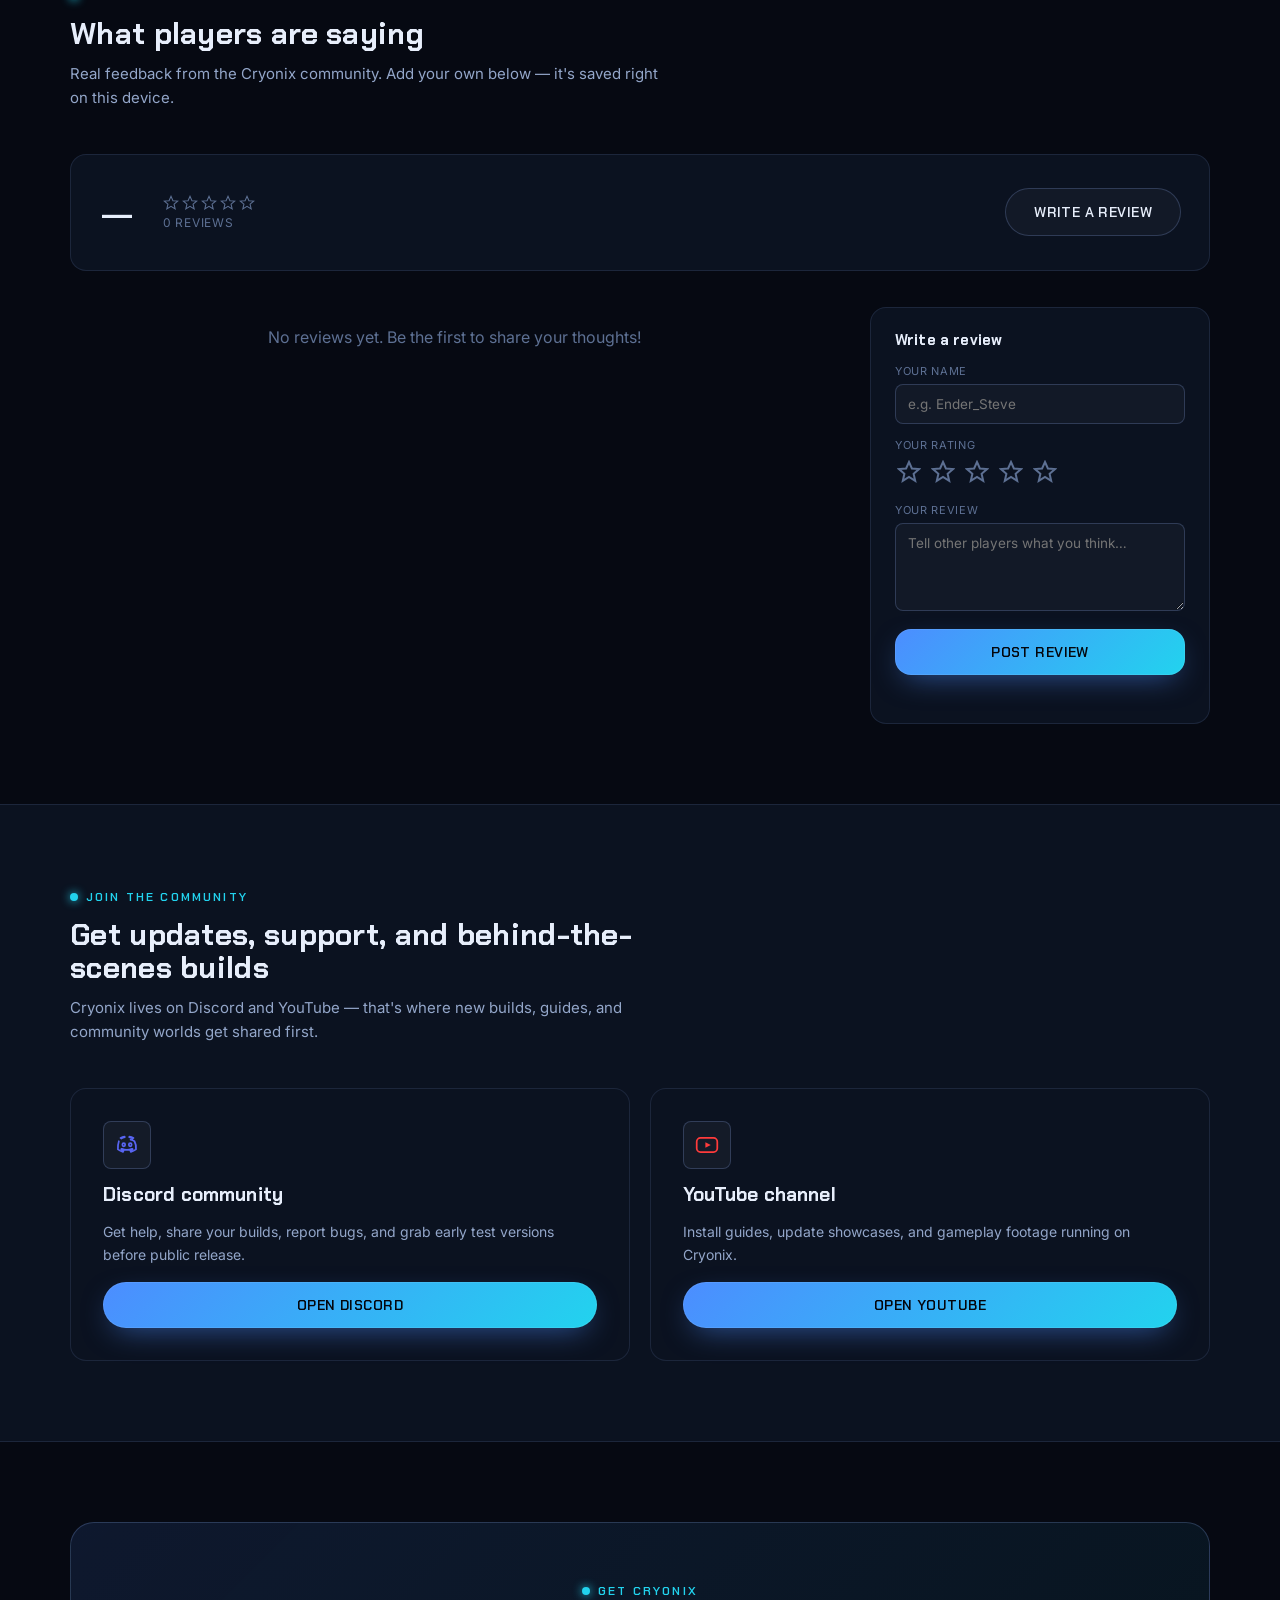
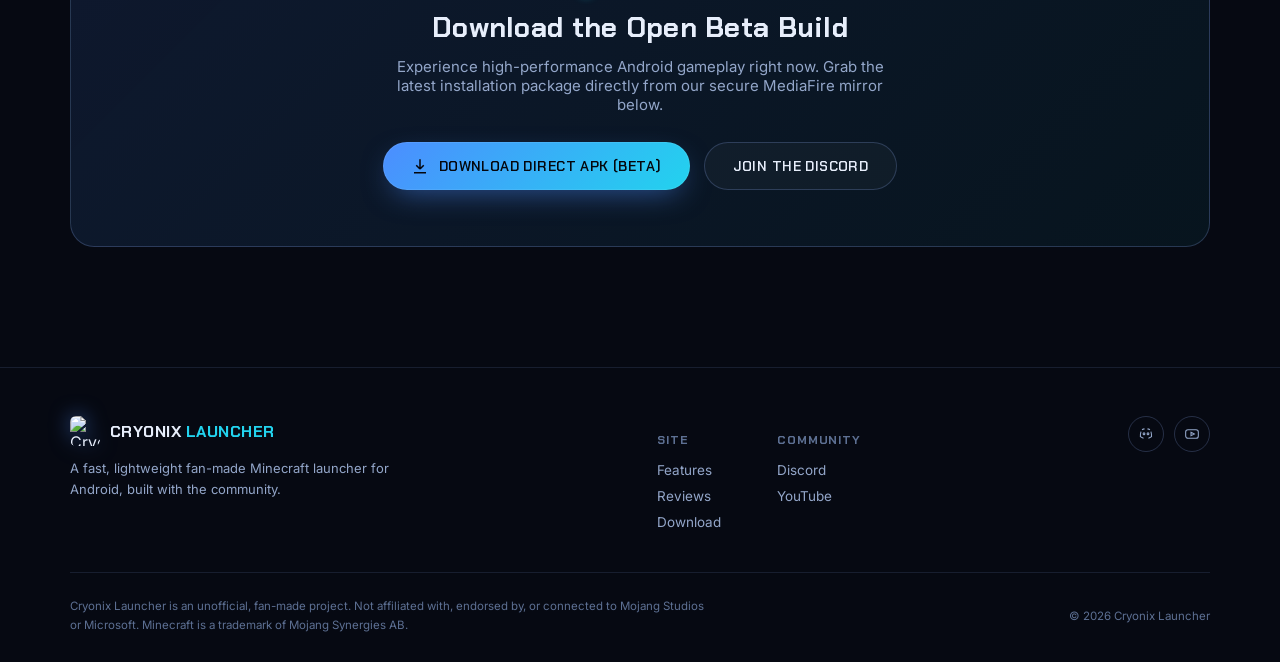
==== commit 35e47d71: "Add files via upload" ====
--- a/cryonix-launcher-clean.html
+++ b/cryonix-launcher-clean.html
@@ -4,7 +4,7 @@
 <meta charset="UTF-8">
 <meta name="viewport" content="width=device-width, initial-scale=1, viewport-fit=cover">
 <title>Cryonix Launcher — Minecraft Launcher for Android</title>
-<meta name="description" content="Cryonix Launcher is a fast, lightweight fan-made Minecraft launcher for Android. Multi-version support, mods, custom skins, built for touch.">
+<meta name="description" content="Cryonix Launcher is a fast, lightweight fan-made Minecraft launcher for Android. Multi-version support, mods, built for touch.">
 <meta name="theme-color" content="#060912">
 <link rel="icon" type="image/png" href="https://raw.githubusercontent.com/hollowlauncher/Crynoix_website/main/20260703_210052.png">
 <link rel="apple-touch-icon" href="https://raw.githubusercontent.com/hollowlauncher/Crynoix_website/main/20260703_210052.png">
@@ -84,22 +84,6 @@
 .feat-icon svg{width:22px;height:22px;stroke:var(--accent-2)}
 .feat-card h3{font-size:16px;margin-bottom:8px;font-weight:600;letter-spacing:.01em}
 .feat-card p{font-size:13.5px;line-height:1.55}
-.preview{display:grid;grid-template-columns:.85fr 1.15fr;gap:56px;align-items:center}
-.phone{width:100%;max-width:280px;margin:0 auto;background:#03050a;border:6px solid #0d1424;border-radius:36px;padding:10px;box-shadow:0 30px 80px -20px rgba(76,141,255,0.35),0 0 0 1px var(--line)}
-.phone-notch{width:70px;height:6px;background:#0d1424;border-radius:6px;margin:0 auto 8px}
-.phone-screen{background:linear-gradient(180deg,var(--bg-panel-3),var(--bg));border-radius:24px;padding:16px 14px 20px;min-height:420px;border:1px solid var(--line)}
-.phone-topbar{display:flex;align-items:center;gap:8px;margin-bottom:16px}
-.phone-topbar img{width:20px;height:20px;border-radius:4px}
-.phone-topbar b{font-family:var(--font-display);font-size:12px;letter-spacing:.05em}
-.phone-search{background:rgba(255,255,255,0.04);border:1px solid var(--line);padding:9px 12px;font-size:11px;color:var(--text-dimmer);margin-bottom:16px;border-radius:var(--radius-sm)}
-.world-grid{display:grid;grid-template-columns:repeat(3,1fr);gap:9px;margin-bottom:16px}
-.world-tile{aspect-ratio:1/1;border:1px solid var(--line-strong);background:linear-gradient(145deg,var(--bg-panel-2),var(--bg-panel));display:flex;align-items:end;padding:5px;position:relative;overflow:hidden;border-radius:var(--radius-sm)}
-.world-tile::before{content:"";position:absolute;top:0;left:0;right:0;height:55%;background:linear-gradient(160deg,rgba(76,141,255,0.35),rgba(34,211,238,0.15))}
-.world-tile span{position:relative;font-size:8.5px;font-weight:600;color:var(--text);z-index:2}
-.phone-footer-btn{background:linear-gradient(135deg,var(--accent),var(--accent-2));color:#04060c;text-align:center;padding:11px;font-family:var(--font-display);font-size:11px;font-weight:700;letter-spacing:.06em;text-transform:uppercase;border-radius:30px}
-.preview-copy ul{display:flex;flex-direction:column;gap:16px;margin-top:24px}
-.preview-copy li{display:flex;gap:12px;font-size:14.5px;color:var(--text-dim);line-height:1.55}
-.preview-copy li::before{content:"▸";color:var(--accent-2);flex-shrink:0}
 .rev-summary{display:flex;align-items:center;gap:28px;flex-wrap:wrap;background:var(--bg-panel);border:1px solid var(--line);padding:26px 28px;margin-bottom:36px;border-radius:var(--radius)}
 .rev-score{font-family:var(--font-display);font-size:48px;color:var(--text)}
 .rev-score-sub{display:flex;flex-direction:column;gap:4px}
@@ -151,7 +135,7 @@
 .foot-social{display:flex;gap:10px}
 .foot-social a{width:36px;height:36px;display:flex;align-items:center;justify-content:center;border:1px solid var(--line-strong);border-radius:50%}
 .foot-social svg{width:16px;height:16px}
-@media (max-width:920px){.hero-grid{grid-template-columns:1fr}.hero-art{order:-1;max-width:260px;margin:0 auto}.hero h1{font-size:34px}.feat-grid{grid-template-columns:repeat(2,1fr);gap:14px}.preview{grid-template-columns:1fr}.rev-layout{grid-template-columns:1fr}.rev-form{position:static}.comm-grid{grid-template-columns:1fr}}
+@media (max-width:920px){.hero-grid{grid-template-columns:1fr}.hero-art{order:-1;max-width:260px;margin:0 auto}.hero h1{font-size:34px}.feat-grid{grid-template-columns:repeat(2,1fr);gap:14px}.rev-layout{grid-template-columns:1fr}.rev-form{position:static}.comm-grid{grid-template-columns:1fr}}
 @media (max-width:680px){.nav-links{display:none}.nav-cta .btn-ghost{display:none}.burger{display:flex}.hero{padding:36px 0 40px}.hero h1{font-size:28px}.hero-stats{gap:20px}.feat-grid{grid-template-columns:1fr}section.pad{padding:56px 0}.sec-head h2{font-size:24px}.rev-summary{flex-direction:column;align-items:flex-start;gap:14px}.rev-cta{margin-left:0;width:100%}.rev-cta .btn{width:100%}.get{padding:40px 22px}.foot-top{flex-direction:column}.foot-links{gap:32px}}
 </style>
 </head>
@@ -159,7 +143,7 @@
 <header>
 <div class="nav">
 <a href="#top" class="brand"><img src="https://raw.githubusercontent.com/hollowlauncher/Crynoix_website/main/20260703_210052.png" alt="Cryonix Launcher logo"><span>CRYONIX <span class="hi">LAUNCHER</span></span></a>
-<nav class="nav-links"><a href="#features">Features</a><a href="#preview">Preview</a><a href="#reviews">Reviews</a><a href="#community">Community</a></nav>
+<nav class="nav-links"><a href="#features">Features</a><a href="#reviews">Reviews</a><a href="#community">Community</a></nav>
 <div class="nav-cta">
 <a href="https://discord.gg/6xvhFhce7F" target="_blank" rel="noopener" class="btn btn-ghost">Discord</a>
 <a href="https://www.mediafire.com/file/f9nkuy9cgaulx93/CRYONIX+LAUNCHER.apk/file" target="_blank" class="btn btn-primary">Download APK</a>
@@ -167,7 +151,7 @@
 </div>
 </div>
 <div class="mobile-menu" id="mobileMenu">
-<a href="#features">Features</a><a href="#preview">Preview</a><a href="#reviews">Reviews</a><a href="#community">Community</a>
+<a href="#features">Features</a><a href="#reviews">Reviews</a><a href="#community">Community</a>
 <a href="https://www.mediafire.com/file/f9nkuy9cgaulx93/CRYONIX+LAUNCHER.apk/file" target="_blank">Download APK</a>
 </div>
 </header>
@@ -183,7 +167,7 @@
 <svg viewBox="0 0 24 24" fill="none" stroke="currentColor" stroke-width="2"><path d="M12 3v13m0 0l-5-5m5 5l5-5M4 21h16"/></svg>
 Download Beta APK
 </a>
-<a href="#preview" class="btn btn-ghost">See it in action</a>
+<a href="#features" class="btn btn-ghost">See it in action</a>
 </div>
 <div class="hero-stats">
 <div class="hstat"><b id="statAvg">—</b><span>Avg. rating</span></div>
@@ -219,11 +203,6 @@
 <p>Drop mods and resource packs in without touching a file manager. Cryonix sorts and loads them for you.</p>
 </div>
 <div class="feat-card">
-<div class="feat-icon"><svg viewBox="0 0 24 24" fill="none" stroke-width="2" stroke-linecap="round" stroke-linejoin="round"><rect x="4" y="2" width="16" height="20" rx="1"/><path d="M8 8h8M8 12h8M8 16h4"/></svg></div>
-<h3>Custom skins</h3>
-<p>Import or edit skins right on your phone, then sync them straight into your world.</p>
-</div>
-<div class="feat-card">
 <div class="feat-icon"><svg viewBox="0 0 24 24" fill="none" stroke-width="2" stroke-linecap="round" stroke-linejoin="round"><path d="M9 2h6l-1 7h4l-9 13 2-9H7z"/></svg></div>
 <h3>Runs light</h3>
 <p>Optimized for mid-range phones. Boots fast, stays cool, and doesn't chew through your battery.</p>
@@ -238,37 +217,6 @@
 <h3>Always updating</h3>
 <p>New builds ship regularly, shaped by what the community asks for in Discord.</p>
 </div>
-</div>
-</div>
-</section>
-<section class="pad" id="preview" style="background:var(--bg-panel);border-top:1px solid var(--line);border-bottom:1px solid var(--line);">
-<div class="wrap preview">
-<div class="phone">
-<div class="phone-notch"></div>
-<div class="phone-screen">
-<div class="phone-topbar"><img src="https://raw.githubusercontent.com/hollowlauncher/Crynoix_website/main/20260703_210052.png" alt=""><b>CRYONIX</b></div>
-<div class="phone-search">Search installed versions…</div>
-<div class="world-grid">
-<div class="world-tile"><span>Survival</span></div>
-<div class="world-tile"><span>Creative</span></div>
-<div class="world-tile"><span>Modded</span></div>
-<div class="world-tile"><span>1.21</span></div>
-<div class="world-tile"><span>Snapshot</span></div>
-<div class="world-tile"><span>+ New</span></div>
-</div>
-<div class="phone-footer-btn">▶ Launch</div>
-</div>
-</div>
-<div class="preview-copy">
-<span class="eyebrow">On your screen</span>
-<h2 style="font-size:28px;margin:14px 0 12px;">A launcher that feels like part of the game</h2>
-<p style="font-size:14.5px;line-height:1.6;">Not a settings menu you have to fight through. Cryonix keeps everything you actually use — versions, worlds, mods, skins — one tap away.</p>
-<ul>
-<li>Jump between profiles without losing your place</li>
-<li>Manage mods and resource packs in one clean list</li>
-<li>Fully responsive layout, from small phones to tablets</li>
-<li>Dark interface that's easy on the eyes at night</li>
-</ul>
 </div>
 </div>
 </section>
@@ -375,7 +323,6 @@
 <div class="foot-col">
 <h4>Site</h4>
 <a href="#features">Features</a>
-<a href="#preview">Preview</a>
 <a href="#reviews">Reviews</a>
 <a href="https://www.mediafire.com/file/f9nkuy9cgaulx93/CRYONIX+LAUNCHER.apk/file" target="_blank">Download</a>
 </div>
